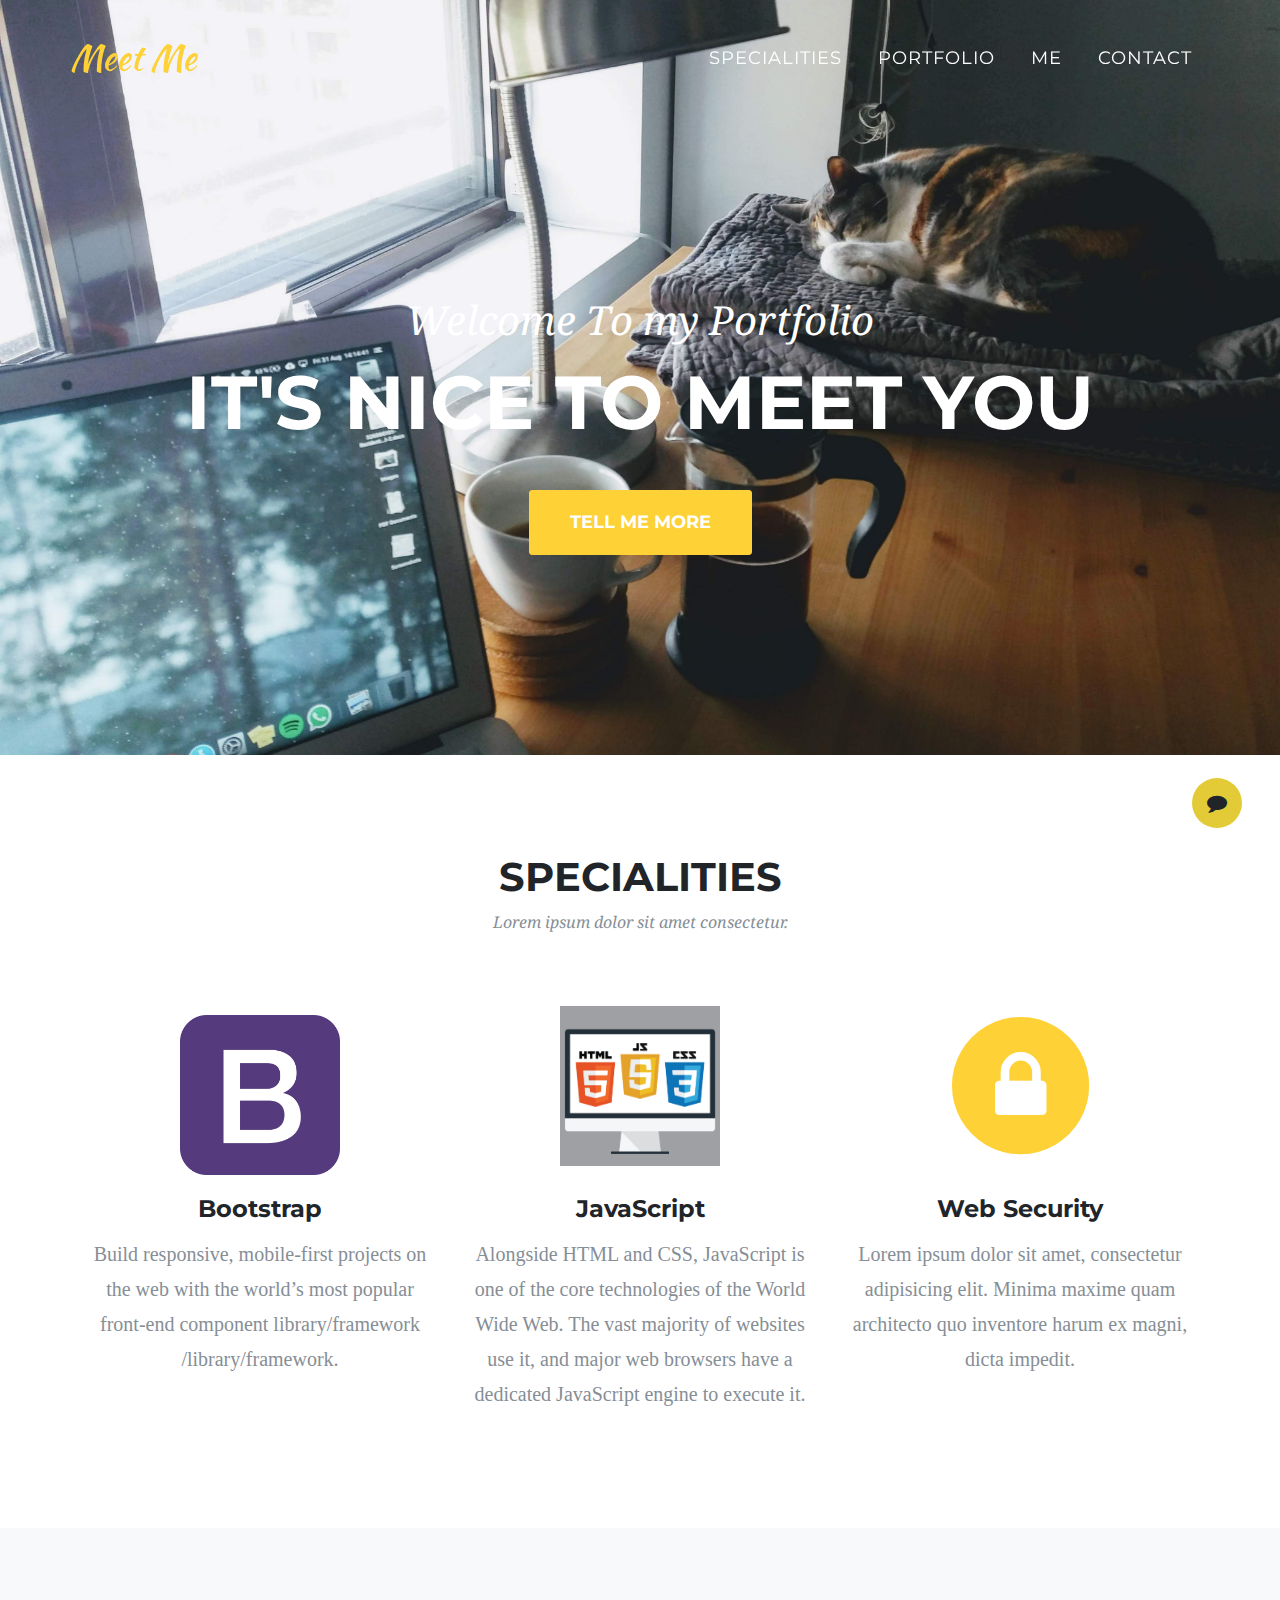
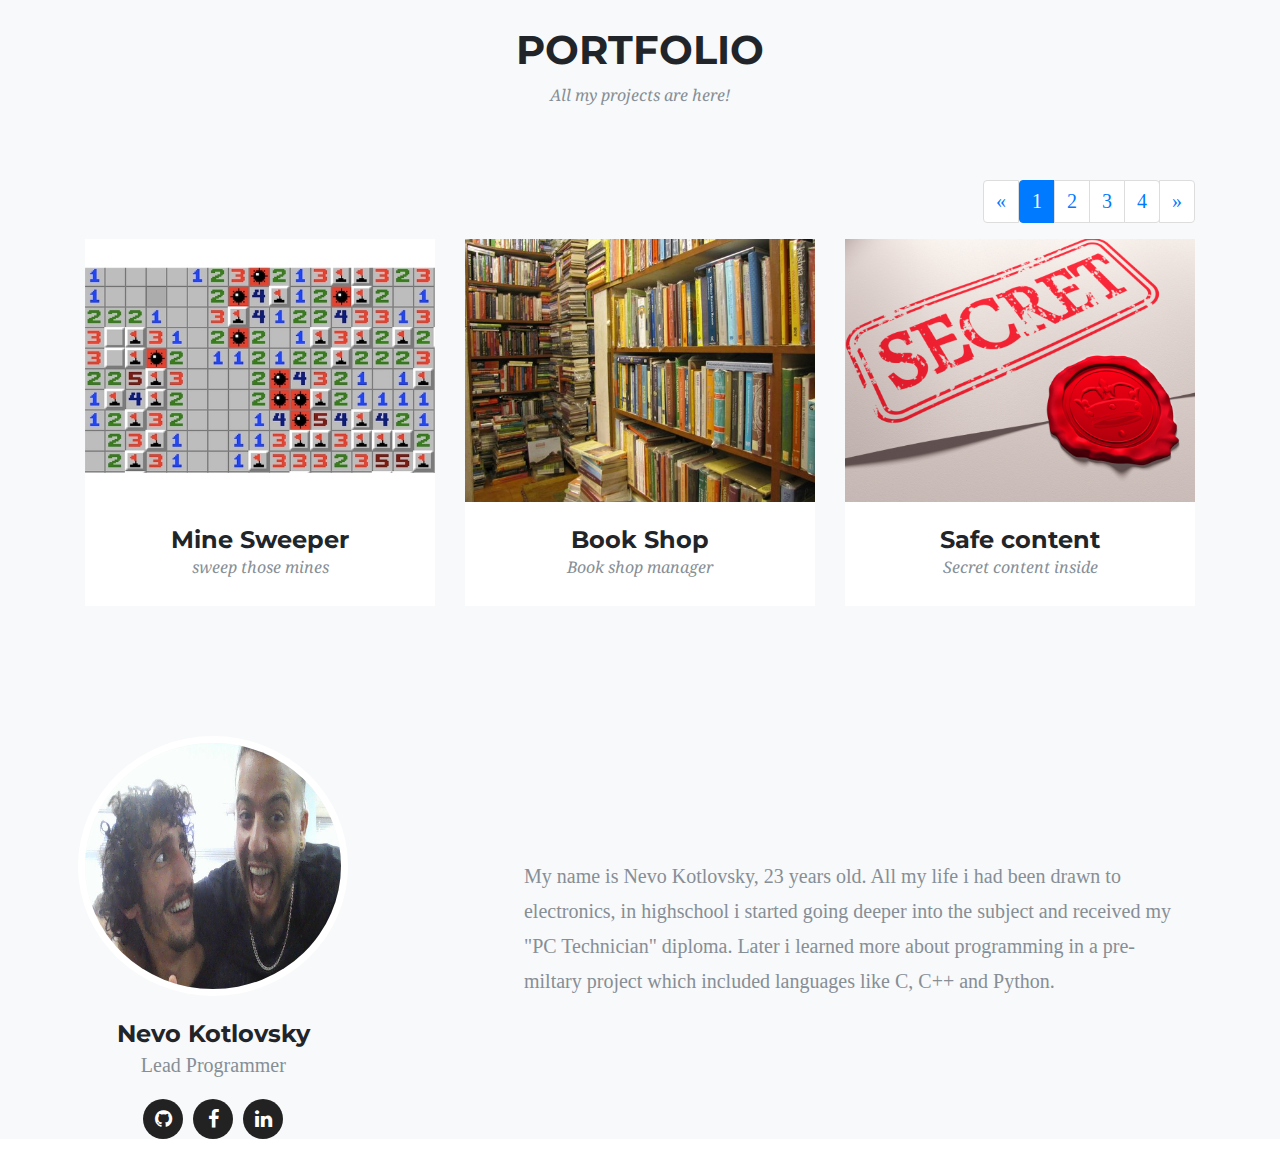
==== index.html @ 7a463939 "new" ====
<!DOCTYPE html>
<html lang="en">

<head>

  <meta charset="utf-8">
  <meta name="viewport" content="width=device-width, initial-scale=1, shrink-to-fit=no">
  <meta name="description" content="">
  <meta name="author" content="">

  <title>Project Galery</title>

  <!-- Bootstrap core CSS -->
  <link href="vendor/bootstrap/css/bootstrap.min.css" rel="stylesheet">

  <!-- Custom fonts for this template -->
  <link href="vendor/font-awesome/css/font-awesome.min.css" rel="stylesheet" type="text/css">
  <link href="https://fonts.googleapis.com/css?family=Montserrat:400,700" rel="stylesheet" type="text/css">
  <link href='https://fonts.googleapis.com/css?family=Kaushan+Script' rel='stylesheet' type='text/css'>
  <link href='https://fonts.googleapis.com/css?family=Droid+Serif:400,700,400italic,700italic' rel='stylesheet'
    type='text/css'>
  <link href='https://fonts.googleapis.com/css?family=Roboto+Slab:400,100,300,700' rel='stylesheet' type='text/css'>

  <!-- Custom styles for this template -->
  <link href="css/ca-gallery.css" rel="stylesheet">
  <link rel="stylesheet" href="css/button.css">

</head>

<body id="page-top" onload="init()">
  <div class="offcanvas-btn" onClick="openCanvas()">
    <i class="fa fa-comment" aria-hidden="true"></i>
  </div>
  <aside class="offcanvas-aside">

    <!-- Contact -->
    <section id="contact">
      <h4>Contact Me</h4>
      <form>
        <div class="form-group">
          <label for="recipient-name" class="col-form-label">Your Email:</label>
          <input type="email" class="form-control" id="recipient-email">
        </div>
        <div class="form-group">
          <label for="recipient-name" class="col-form-label">Subject:</label>
          <input type="text" class="form-control" id="message-subject">
        </div>
        <div class="form-group">
          <label for="message-text" class="col-form-label">Message:</label>
          <textarea class="form-control" id="message-text"></textarea>
        </div>
      </form>
      <button type="button" class="btn btn-secondary" onclick="openCanvas()">Close</button>
      <button type="button" class="btn btn-primary" data-dismiss="modal" onclick="onSendMessage();openCanvas()">Send
        message</button>
    </section>

  </aside>

  <!-- Navigation -->
  <nav class="navbar navbar-expand-lg navbar-dark fixed-top" id="mainNav">
    <div class="container">
      <a class="navbar-brand js-scroll-trigger" href="#page-top">Meet Me</a>
      <button class="navbar-toggler navbar-toggler-right" type="button" data-toggle="collapse"
        data-target="#navbarResponsive" aria-controls="navbarResponsive" aria-expanded="false"
        aria-label="Toggle navigation">
        <i class="fa fa-bars"></i>
      </button>
      <div class="collapse navbar-collapse" id="navbarResponsive">
        <ul class="navbar-nav ml-auto">
          <li class="nav-item">
            <a class="nav-link js-scroll-trigger" href="#services">Specialities</a>
          </li>
          <li class="nav-item">
            <a class="nav-link js-scroll-trigger" href="#portfolio">Portfolio</a>
          </li>
          <li class="nav-item">
            <a class="nav-link js-scroll-trigger" href="#me">Me</a>
          </li>
          <li class="nav-item">
            <a class="nav-link js-scroll-trigger" href="#" onclick="openCanvas()">Contact</a>
          </li>
        </ul>
      </div>
    </div>
  </nav>

  <!-- Header -->
  <header class="masthead">
    <div class="container">
      <div class="intro-text">
        <div class="intro-lead-in">Welcome To my Portfolio</div>
        <div class="intro-heading">It's Nice To Meet You</div>
        <a class="btn btn-xl js-scroll-trigger" href="#services">Tell Me More</a>
      </div>
    </div>
  </header>

  <!-- Services -->
  <section id="services">
    <div class="container">
      <div class="row">
        <div class="col-lg-12 text-center">
          <h2 class="section-heading">Specialities</h2>
          <h3 class="section-subheading text-muted">Lorem ipsum dolor sit amet consectetur.</h3>
        </div>
      </div>
      <div class="row text-center">
        <div class="col-md-4">
          <span class="fa-stack fa-4x">
            <img class="img-fluid" src="assets/img/about/bootstrap.jpg" alt="">
          </span>
          <h4 class="service-heading">Bootstrap</h4>
          <p class="text-muted">Build responsive, mobile-first projects on the web with the world’s most popular
            front-end component library/framework
            /library/framework.</p>
        </div>
        <div class="col-md-4">
          <span class="fa-stack fa-4x">
            <img class="img-fluid pb-5" src="assets/img/about/js.jpg" alt="">
          </span>
          <h4 class="service-heading">JavaScript</h4>
          <p class="text-muted">Alongside HTML and CSS, JavaScript is one of the core technologies of the World Wide
            Web. The vast majority of websites use it, and major web browsers have a dedicated JavaScript engine to
            execute it.
          </p>
        </div>
        <div class="col-md-4">
          <span class="fa-stack fa-4x">
            <i class="fa fa-circle fa-stack-2x text-primary"></i>
            <i class="fa fa-lock fa-stack-1x fa-inverse"></i>
          </span>
          <h4 class="service-heading">Web Security</h4>
          <p class="text-muted">Lorem ipsum dolor sit amet, consectetur adipisicing elit. Minima maxime quam architecto
            quo inventore harum ex
            magni, dicta impedit.</p>
        </div>
      </div>
    </div>
  </section>

  <!-- Portfolio Grid -->
  <section class="bg-light" id="portfolio">
    <div class="container">

      <div class="row">
        <div class="col-lg-12 text-center">
          <h2 class="section-heading">Portfolio</h2>
          <h3 class="section-subheading text-muted">All my projects are here!</h3>

          <nav aria-label="Page navigation example">
            <ul class="pagination justify-content-end">
              <li class="page-item">
                <a class="page-link" onclick="onPageShift(this)" data-val='-1' aria-label="Previous">
                  <span aria-hidden="true">&laquo;</span>
                  <span class="sr-only">Previous</span>
                </a>
              </li>
              <span id="nav-bar-pages">

              </span>
              <li class="page-item">
                <a class="page-link" onclick="onPageShift(this)" data-val='1' aria-label="Next">
                  <span aria-hidden="true">&raquo;</span>
                  <span class="sr-only">Next</span>
                </a>
              </li>
            </ul>
          </nav>
        </div>
      </div>
      <div class="row portfolio-container">
      </div>
    </div>
  </section>


  <!-- Me -->
  <section class="bg-light" id="me" style="padding: 0px;">
    <div class="row">
      <div class="col-sm-4">
        <div class="team-member">
          <img class="mx-auto rounded-circle" src="assets/img/team/me.jpg" alt="">
          <h4>Nevo Kotlovsky</h4>
          <p class="text-muted">Lead Programmer</p>
          <ul class="list-inline social-buttons">
            <li class="list-inline-item">
              <a href="https://knevo.github.io/">
                <i class="fa fa-github"></i>
              </a>
            </li>
            <li class="list-inline-item">
              <a href="https://www.facebook.com/knevo18">
                <i class="fa fa-facebook"></i>
              </a>
            </li>
            <li class="list-inline-item">
              <a href="https://www.linkedin.com/in/knevo">
                <i class="fa fa-linkedin"></i>
              </a>
            </li>
          </ul>
        </div>
      </div>
      <div class="col-sm-8 flex-align-center">
        <p class="large text-muted  about-description">My name is Nevo Kotlovsky, 23 years old.
          All my life i had been drawn to electronics, in highschool i started going deeper into the subject
          and received my "PC Technician" diploma. Later i learned more about programming in a pre-miltary project
          which included languages like C, C++ and Python.</p>
      </div>
    </div>
  </section>

  <div class="portfolio-modal modal fade" id="portfolioModal" tabindex="-1" role="dialog" aria-hidden="true">
    <div class="modal-dialog">
      <div class="modal-content">
        <div class="close-modal" data-dismiss="modal">
          <div class="lr">
            <div class="rl"></div>
          </div>
        </div>
        <div class="container">
          <div class="row">
            <div class="col-lg-8 mx-auto">
              <div class="modal-body">
                <!-- Project Details Go Here -->
                <h2 id='proj-name'>Project Name</h2>
                <p class="item-intro text-muted" id="proj-title">Lorem ipsum dolor sit amet consectetur.</p>
                <img class="img-fluid d-block mx-auto" id="proj-img" src="assets/img/portfolio/minesweeper.jpg" alt="">
                <p id='proj-desc'>Use this area to describe your project.</p>
                <ul class="list-inline">
                  <li>Date: <span id="proj-date"></span></li>
                  <li>Client: Coding Academy </li>
                  <li>Category: <span id="proj-category"></span></li>
                </ul>
                <button class="wt-btn_sign mb-1" id="proj-link"><span class="wt-btn_sign-bound"><span data-width="#fff"
                      data-text="Check it out">Check it out</span></span></button>
                <button class="btn btn-primary" data-dismiss="modal" type="button">
                  <i class="fa fa-times"></i>
                  Close Project</button>
              </div>
            </div>
          </div>
        </div>
      </div>
    </div>
  </div>

  <!-- CONTACT ME MODAL -->
  <div class="modal fade" id="contactModal" tabindex="-1" role="dialog" aria-labelledby="exampleModalLabel"
    aria-hidden="true">
    <div class="modal-dialog" role="document">
      <div class="modal-content">
        <div class="modal-header">
          <h5 class="modal-title" id="exampleModalLabel">New message</h5>
          <button type="button" class="close" data-dismiss="modal" aria-label="Close">
            <span aria-hidden="true">&times;</span>
          </button>
        </div>
        <div class="modal-body">
          <form>
            <div class="form-group">
              <label for="recipient-name" class="col-form-label">Your Email:</label>
              <input type="email" class="form-control" id="recipient-email">
            </div>
            <div class="form-group">
              <label for="recipient-name" class="col-form-label">Subject:</label>
              <input type="text" class="form-control" id="message-subject">
            </div>
            <div class="form-group">
              <label for="message-text" class="col-form-label">Message:</label>
              <textarea class="form-control" id="message-text"></textarea>
            </div>
          </form>
        </div>
        <div class="modal-footer">
          <button type="button" class="btn btn-secondary" data-dismiss="modal">Close</button>
          <button type="button" class="btn btn-primary" data-dismiss="modal" onclick="onSendMessage()">Send
            message</button>
        </div>
      </div>
    </div>
  </div>

  <!-- Bootstrap core JavaScript -->
  <script src="vendor/jquery/jquery.min.js"></script>
  <script src="vendor/popper/popper.min.js"></script>
  <script src="vendor/bootstrap/js/bootstrap.min.js"></script>

  <!-- Plugin JavaScript -->
  <script src="vendor/jquery-easing/jquery.easing.min.js"></script>

  <!-- Custom scripts for this template -->
  <script src="js/ca-gallery.js"></script>
  <script src="js/offCanvas.js"></script>
  <script src="js/projService.js"></script>
  <script src="js/projController.js"></script>
  <script src="js/StorageService.js"></script>


</body>

</html>
---- css/ca-gallery.css ----
body {
    overflow-x: hidden;
    font-family: 'cursive';
    font-size: 20px;
}

a:not([href]):not([tabindex]) {
    color: #007bff;
    cursor: pointer;
}

.portfolio-hover .img-fluid {
    min-height: 262.5px;
    max-height: 262.5px;
    min-width: 100%;
}

p {
    line-height: 1.75;
}

a {
    color: #fed136;
}

#me .row {
    margin-bottom: 30px;
}

a.active, a:active, a:focus, a:hover {
    color: #fec503;
}

h1, h2, h3, h4, h5, h6 {
    font-weight: 700;
    font-family: 'Montserrat', 'Helvetica Neue', Helvetica, Arial, sans-serif;
    text-transform: uppercase;
}

section {
    padding: 100px 0;
}

section h2.section-heading {
    font-size: 40px;
    margin-top: 0;
    margin-bottom: 15px;
}

section h3.section-subheading {
    font-size: 16px;
    font-weight: 400;
    font-style: italic;
    margin-bottom: 75px;
    text-transform: none;
    font-family: 'Droid Serif', 'Helvetica Neue', Helvetica, Arial, sans-serif;
}

@media (min-width: 768px) {
    section {
        padding: 100px 0;
    }
}

::-moz-selection {
    background: #fed136;
    text-shadow: none;
}

::selection {
    background: #fed136;
    text-shadow: none;
}

img::selection {
    background: transparent;
}

img::-moz-selection {
    background: transparent;
}

body {
    -webkit-tap-highlight-color: #fed136;
}

.offcanvas-btn {
    z-index: 100000;
    position: fixed;
    bottom: 8%;
    right: 3%;
    height: 50px;
    width: 50px;
    background: #e2cb36;
    border-radius: 50%;
    display: flex;
    justify-content: center;
    align-items: center;
    cursor: pointer;
    margin-right: 0;
    transition: all 0.6s ease;
}

.offcanvas-btn-open {
    margin-right: 80vw;
}

.offcanvas-aside {
    position: fixed;
    height: 100%;
    background: lightblue;
    width: 80vw;
    right: -80vw;
    z-index: 10000;
    transition: all 0.6s ease;
    display: flex;
    flex-direction: column;
    align-items: center;
    justify-content: space-around;
}

.offcanvas-aside img {
    border-radius: 50%;
}

.offcanvas-aside p {
    text-align: center;
}

.offcanvas-aside .offcanvas-content-suffix {
    height: 20%;
}

@media (min-width: 575px) {
    .offcanvas-btn-open {
        margin-right: 30vw;
    }
    .offcanvas-aside {
        width: 30vw;
        right: -30vw;
    }
}

.offcanvas-aside-open {
    right: 0;
}

#mainNav {
    background-color: #222222;
    z-index: 5;
}

#mainNav .navbar-toggler {
    font-size: 12px;
    right: 0;
    padding: 13px;
    text-transform: uppercase;
    color: white;
    border: 0;
    background-color: #fed136;
    font-family: 'Montserrat', 'Helvetica Neue', Helvetica, Arial, sans-serif;
    text-transform: uppercase;
}

#mainNav .navbar-brand {
    color: #fed136;
    font-family: 'Kaushan Script', 'Helvetica Neue', Helvetica, Arial, cursive;
}

#mainNav .navbar-brand.active, #mainNav .navbar-brand:active, #mainNav .navbar-brand:focus, #mainNav .navbar-brand:hover {
    color: #fec503;
}

#mainNav .navbar-nav .nav-item .nav-link {
    font-size: 90%;
    font-weight: 400;
    padding: 0.75em 0;
    letter-spacing: 1px;
    color: white;
    font-family: 'Montserrat', 'Helvetica Neue', Helvetica, Arial, sans-serif;
    text-transform: uppercase;
}

#mainNav .navbar-nav .nav-item .nav-link.active, #mainNav .navbar-nav .nav-item .nav-link:hover {
    color: #fed136;
}

@media (min-width: 992px) {
    #mainNav {
        padding-top: 25px;
        padding-bottom: 25px;
        -webkit-transition: padding-top 0.6s, padding-bottom 0.6s, background-color 0.3s;
        -moz-transition: padding-top 0.6s, padding-bottom 0.6s, background-color 0.3s;
        transition: padding-top 0.6s, padding-bottom 0.6s, background-color 0.3s;
        border: none;
        background-color: transparent;
    }
    #mainNav .navbar-brand {
        font-size: 1.75em;
        -webkit-transition: all 0.3s;
        -moz-transition: all 0.3s;
        transition: all 0.3s;
    }
    #mainNav .navbar-nav .nav-item .nav-link {
        padding: 1.1em 1em !important;
    }
    #mainNav.navbar-shrink {
        padding-top: 0;
        padding-bottom: 0;
        background-color: #222222;
    }
    #mainNav.navbar-shrink .navbar-brand {
        font-size: 1.25em;
        padding: 12px 0;
    }
}

header.masthead {
    text-align: center;
    color: white;
    background-image: url("../assets/img/1.jpg");
    background-repeat: no-repeat;
    background-attachment: scroll;
    background-position: center center;
    -webkit-background-size: cover;
    -moz-background-size: cover;
    -o-background-size: cover;
    background-size: cover;
}

header.masthead .intro-text {
    padding-top: 150px;
    padding-bottom: 100px;
}

header.masthead .intro-text .intro-lead-in {
    font-size: 22px;
    font-style: italic;
    line-height: 22px;
    margin-bottom: 25px;
    font-family: 'Droid Serif', 'Helvetica Neue', Helvetica, Arial, sans-serif;
}

header.masthead .intro-text .intro-heading {
    font-size: 50px;
    font-weight: 700;
    line-height: 50px;
    margin-bottom: 25px;
    font-family: 'Montserrat', 'Helvetica Neue', Helvetica, Arial, sans-serif;
    text-transform: uppercase;
}

@media (min-width: 768px) {
    header.masthead .intro-text {
        padding-top: 300px;
        padding-bottom: 200px;
    }
    header.masthead .intro-text .intro-lead-in {
        font-size: 40px;
        font-style: italic;
        line-height: 40px;
        margin-bottom: 25px;
        font-family: 'Droid Serif', 'Helvetica Neue', Helvetica, Arial, sans-serif;
    }
    header.masthead .intro-text .intro-heading {
        font-size: 75px;
        font-weight: 700;
        line-height: 75px;
        margin-bottom: 50px;
        font-family: 'Montserrat', 'Helvetica Neue', Helvetica, Arial, sans-serif;
        text-transform: uppercase;
    }
}

.service-heading {
    margin: 15px 0;
    margin-top: 30px;
    text-transform: none;
}

#portfolio .portfolio-item {
    right: 0;
    margin: 0 0 15px;
}

#portfolio .portfolio-item .portfolio-link {
    position: relative;
    display: block;
    max-width: 400px;
    margin: 0 auto;
    cursor: pointer;
}

#portfolio .portfolio-item .portfolio-link .portfolio-hover {
    position: absolute;
    width: 100%;
    height: 100%;
    -webkit-transition: all ease 0.5s;
    -moz-transition: all ease 0.5s;
    transition: all ease 0.5s;
    opacity: 0;
    background: rgba(254, 209, 54, 0.9);
}

#portfolio .portfolio-item .portfolio-link .portfolio-hover:hover {
    opacity: 1;
}

#nav-bar-pages {
    display: inherit;
}

#portfolio .portfolio-item .portfolio-link .portfolio-hover .portfolio-hover-content {
    font-size: 20px;
    position: absolute;
    top: 50%;
    width: 100%;
    height: 20px;
    margin-top: -12px;
    text-align: center;
    color: white;
}

#portfolio .portfolio-item .portfolio-link .portfolio-hover .portfolio-hover-content i {
    margin-top: -12px;
}

#portfolio .portfolio-item .portfolio-link .portfolio-hover .portfolio-hover-content h3, #portfolio .portfolio-item .portfolio-link .portfolio-hover .portfolio-hover-content h4 {
    margin: 0;
}

#portfolio .portfolio-item .portfolio-caption {
    max-width: 400px;
    margin: 0 auto;
    padding: 25px;
    text-align: center;
    background-color: white;
}

#portfolio .portfolio-item .portfolio-caption h4 {
    margin: 0;
    text-transform: none;
}

#portfolio .portfolio-item .portfolio-caption p {
    font-size: 16px;
    font-style: italic;
    margin: 0;
    font-family: 'Droid Serif', 'Helvetica Neue', Helvetica, Arial, sans-serif;
}

#portfolio * {
    z-index: 2;
}

@media (min-width: 767px) {
    #portfolio .portfolio-item {
        margin: 0 0 30px;
    }
}

.portfolio-modal .modal-dialog {
    max-width: 80%;
    height: 100%;
    margin: 0 auto;
}

.portfolio-modal .modal-content {
    min-height: 100%;
    padding: 100px 0;
    text-align: center;
    border: none;
    border-radius: 0;
    background-clip: border-box;
    -webkit-box-shadow: none;
    box-shadow: none;
}

.portfolio-modal .modal-content h2 {
    font-size: 3em;
    margin-bottom: 15px;
}

.portfolio-modal .modal-content p {
    margin-bottom: 30px;
}

.portfolio-modal .modal-content p.item-intro {
    font-size: 16px;
    font-style: italic;
    margin: 20px 0 30px;
    font-family: 'Droid Serif', 'Helvetica Neue', Helvetica, Arial, sans-serif;
}

.portfolio-modal .modal-content ul.list-inline {
    margin-top: 0;
    margin-bottom: 30px;
}

.portfolio-modal .modal-content img {
    margin-bottom: 30px;
}

.portfolio-modal .modal-content button {
    cursor: pointer;
}

.portfolio-modal .close-modal {
    position: absolute;
    top: 25px;
    right: 25px;
    width: 75px;
    height: 75px;
    cursor: pointer;
    background-color: transparent;
}

.portfolio-modal .close-modal:hover {
    opacity: 0.3;
}

.portfolio-modal .close-modal .lr {
    /* Safari and Chrome */
    z-index: 1051;
    width: 1px;
    height: 75px;
    margin-left: 35px;
    /* IE 9 */
    -webkit-transform: rotate(45deg);
    -ms-transform: rotate(45deg);
    transform: rotate(45deg);
    background-color: #222222;
}

.portfolio-modal .close-modal .lr .rl {
    /* Safari and Chrome */
    z-index: 1052;
    width: 1px;
    height: 75px;
    /* IE 9 */
    -webkit-transform: rotate(90deg);
    -ms-transform: rotate(90deg);
    transform: rotate(90deg);
    background-color: #222222;
}

.portfolio-modal .modal-backdrop {
    display: none;
    opacity: 0;
}

.timeline {
    position: relative;
    padding: 0;
    list-style: none;
}

.timeline:before {
    position: absolute;
    top: 0;
    bottom: 0;
    left: 40px;
    width: 2px;
    margin-left: -1.5px;
    content: '';
    background-color: #f1f1f1;
}

.timeline>li {
    position: relative;
    min-height: 50px;
    margin-bottom: 50px;
}

.timeline>li:after, .timeline>li:before {
    display: table;
    content: ' ';
}

.timeline>li:after {
    clear: both;
}

.timeline>li .timeline-panel {
    position: relative;
    float: right;
    width: 100%;
    padding: 0 20px 0 100px;
    text-align: left;
}

.timeline>li .timeline-panel:before {
    right: auto;
    left: -15px;
    border-right-width: 15px;
    border-left-width: 0;
}

.timeline>li .timeline-panel:after {
    right: auto;
    left: -14px;
    border-right-width: 14px;
    border-left-width: 0;
}

.timeline>li .timeline-image {
    position: absolute;
    z-index: 100;
    left: 0;
    width: 80px;
    height: 80px;
    margin-left: 0;
    text-align: center;
    color: white;
    border: 7px solid #f1f1f1;
    border-radius: 100%;
    background-color: #fed136;
}

.timeline>li .timeline-image h4 {
    font-size: 10px;
    line-height: 14px;
    margin-top: 12px;
}

.timeline>li.timeline-inverted>.timeline-panel {
    float: right;
    padding: 0 20px 0 100px;
    text-align: left;
}

.timeline>li.timeline-inverted>.timeline-panel:before {
    right: auto;
    left: -15px;
    border-right-width: 15px;
    border-left-width: 0;
}

.timeline>li.timeline-inverted>.timeline-panel:after {
    right: auto;
    left: -14px;
    border-right-width: 14px;
    border-left-width: 0;
}

.timeline>li:last-child {
    margin-bottom: 0;
}

.timeline .timeline-heading h4 {
    margin-top: 0;
    color: inherit;
}

.timeline .timeline-heading h4.subheading {
    text-transform: none;
}

.timeline .timeline-body>ul, .timeline .timeline-body>p {
    margin-bottom: 0;
}

@media (min-width: 768px) {
    .timeline:before {
        left: 50%;
    }
    .timeline>li {
        min-height: 100px;
        margin-bottom: 100px;
    }
    .timeline>li .timeline-panel {
        float: left;
        width: 41%;
        padding: 0 20px 20px 30px;
        text-align: right;
    }
    .timeline>li .timeline-image {
        left: 50%;
        width: 100px;
        height: 100px;
        margin-left: -50px;
    }
    .timeline>li .timeline-image h4 {
        font-size: 13px;
        line-height: 18px;
        margin-top: 16px;
    }
    .timeline>li.timeline-inverted>.timeline-panel {
        float: right;
        padding: 0 30px 20px 20px;
        text-align: left;
    }
}

@media (min-width: 992px) {
    .timeline>li {
        min-height: 150px;
    }
    .timeline>li .timeline-panel {
        padding: 0 20px 20px;
    }
    .timeline>li .timeline-image {
        width: 150px;
        height: 150px;
        margin-left: -75px;
    }
    .timeline>li .timeline-image h4 {
        font-size: 18px;
        line-height: 26px;
        margin-top: 30px;
    }
    .timeline>li.timeline-inverted>.timeline-panel {
        padding: 0 20px 20px;
    }
}

@media (min-width: 1200px) {
    .timeline>li {
        min-height: 170px;
    }
    .timeline>li .timeline-panel {
        padding: 0 20px 20px 100px;
    }
    .timeline>li .timeline-image {
        width: 170px;
        height: 170px;
        margin-left: -85px;
    }
    .timeline>li .timeline-image h4 {
        margin-top: 40px;
    }
    .timeline>li.timeline-inverted>.timeline-panel {
        padding: 0 100px 20px 20px;
    }
}

.team-member {
    text-align: center;
}

.team-member img {
    width: 270px;
    height: 260px;
    border: 7px solid white;
}

.team-member h4 {
    margin-top: 25px;
    margin-bottom: 0;
    text-transform: none;
}

.team-member p {
    margin-top: 0;
}

.about-description {
    max-width: 80%;
}

@media (max-width: 800px) {
    .about-description {
        text-align: center;
        margin-top: 1rem;
        margin-bottom: 1rem;
    }
}

footer {
    padding: 25px 0;
    text-align: center;
}

footer span.copyright {
    font-size: 90%;
    line-height: 40px;
    text-transform: none;
    font-family: 'Montserrat', 'Helvetica Neue', Helvetica, Arial, sans-serif;
    text-transform: uppercase;
}

footer ul.quicklinks {
    font-size: 90%;
    line-height: 40px;
    margin-bottom: 0;
    text-transform: none;
    font-family: 'Montserrat', 'Helvetica Neue', Helvetica, Arial, sans-serif;
    text-transform: uppercase;
}

ul.social-buttons {
    margin-bottom: 0;
}

ul.social-buttons li a {
    font-size: 20px;
    line-height: 40px;
    display: block;
    width: 40px;
    height: 40px;
    -webkit-transition: all 0.3s;
    -moz-transition: all 0.3s;
    transition: all 0.3s;
    color: white;
    border-radius: 100%;
    outline: none;
    background-color: #222222;
}

ul.social-buttons li a:active, ul.social-buttons li a:focus, ul.social-buttons li a:hover {
    background-color: #fed136;
}

.flex-align-center {
    display: flex;
    justify-content: center;
    align-items: center;
}

.text-primary {
    color: #fed136 !important;
}

.btn-primary {
    font-weight: 700;
    color: white;
    border-color: #fed136;
    background-color: #fed136;
    font-family: 'Montserrat', 'Helvetica Neue', Helvetica, Arial, sans-serif;
    text-transform: uppercase;
}

.btn-primary.focus, .btn-primary:focus {
    color: white;
    border-color: #b48b01;
    background-color: #fec503;
}

.btn-primary:hover {
    color: white;
    border-color: #f6bf01;
    background-color: #fec503;
}

.btn-primary.active, .btn-primary:active, .open>.btn-primary.dropdown-toggle {
    color: white;
    border-color: #f6bf01;
    background-color: #fec503;
}

.btn-primary.active.focus, .btn-primary.active:focus, .btn-primary.active:hover, .btn-primary:active.focus, .btn-primary:active:focus, .btn-primary:active:hover, .open>.btn-primary.dropdown-toggle.focus, .open>.btn-primary.dropdown-toggle:focus, .open>.btn-primary.dropdown-toggle:hover {
    color: white;
    border-color: #b48b01;
    background-color: #dcab01;
}

.btn-primary.active, .btn-primary:active, .open>.btn-primary.dropdown-toggle {
    background-image: none;
}

.btn-primary.disabled.focus, .btn-primary.disabled:focus, .btn-primary.disabled:hover, .btn-primary[disabled].focus, .btn-primary[disabled]:focus, .btn-primary[disabled]:hover, fieldset[disabled] .btn-primary.focus, fieldset[disabled] .btn-primary:focus, fieldset[disabled] .btn-primary:hover {
    border-color: #fed136;
    background-color: #fed136;
}

.btn-primary .badge {
    color: #fed136;
    background-color: white;
}

.btn-xl {
    font-size: 18px;
    font-weight: 700;
    padding: 20px 40px;
    border-radius: 3px;
    color: white;
    border-color: #fed136;
    background-color: #fed136;
    font-family: 'Montserrat', 'Helvetica Neue', Helvetica, Arial, sans-serif;
    text-transform: uppercase;
}

.btn-xl.focus, .btn-xl:focus {
    color: white;
    border-color: #b48b01;
    background-color: #fec503;
}

.btn-xl:hover {
    color: white;
    border-color: #f6bf01;
    background-color: #fec503;
}

.btn-xl.active, .btn-xl:active, .open>.btn-xl.dropdown-toggle {
    color: white;
    border-color: #f6bf01;
    background-color: #fec503;
}

.btn-xl.active.focus, .btn-xl.active:focus, .btn-xl.active:hover, .btn-xl:active.focus, .btn-xl:active:focus, .btn-xl:active:hover, .open>.btn-xl.dropdown-toggle.focus, .open>.btn-xl.dropdown-toggle:focus, .open>.btn-xl.dropdown-toggle:hover {
    color: white;
    border-color: #b48b01;
    background-color: #dcab01;
}

.btn-xl.active, .btn-xl:active, .open>.btn-xl.dropdown-toggle {
    background-image: none;
}

.btn-xl.disabled.focus, .btn-xl.disabled:focus, .btn-xl.disabled:hover, .btn-xl[disabled].focus, .btn-xl[disabled]:focus, .btn-xl[disabled]:hover, fieldset[disabled] .btn-xl.focus, fieldset[disabled] .btn-xl:focus, fieldset[disabled] .btn-xl:hover {
    border-color: #fed136;
    background-color: #fed136;
}

.btn-xl .badge {
    color: #fed136;
    background-color: white;
}

/* reset bootstrap*/

.row {
    margin-right: 0;
    margin-left: 0;
}

.container {
    padding-right: 0;
    padding-left: 0;
}
---- css/button.css ----
.wt-btn_sign {
    font-size: 23px;
    font-family: 'cursive', sans-serif;
    font-weight: 400;
    letter-spacing: -.21px;
    white-space: nowrap;
    -webkit-transition: color .3s;
    -o-transition: color .3s;
    -moz-transition: color .3s;
    transition: color .3s;
    line-height: 20px;
    color: #f6416c;
    background: #fed136;
    border: none;
    height: 45px;
    padding: 0 5px;
    -webkit-border-radius: 22px;
    -moz-border-radius: 22px;
    border-radius: 22px;
}

.wt-btn_sign:hover {
    color: #ffde7d;
    background: #f6416c;
}

.wt-btn_sign-bound {
    display: block;
    overflow: hidden;
}

.wt-btn_sign-bound span {
    position: relative;
    display: inline-block;
    padding: 0 22px;
    -webkit-animation: wt-btn_sign-marquee 3s linear infinite;
    -moz-animation: wt-btn_sign-marquee 3s linear infinite;
    -o-animation: wt-btn_sign-marquee 3s linear infinite;
    animation: wt-btn_sign-marquee 3s linear infinite;
}

.wt-btn_sign-bound span:after {
    content: attr(data-text);
    position: absolute;
    left: 100%;
    padding: 0 23px;
}

@-webkit-keyframes wt-btn_sign-marquee {
    0% {
        -webkit-transform: translate3d(0, 0, 0);
        transform: translate3d(0, 0, 0)
    }
    100% {
        -webkit-transform: translate3d(-100%, 0, 0);
        transform: translate3d(-100%, 0, 0)
    }
}

@-moz-keyframes wt-btn_sign-marquee {
    0% {
        -moz-transform: translate3d(0, 0, 0);
        transform: translate3d(0, 0, 0)
    }
    100% {
        -moz-transform: translate3d(-100%, 0, 0);
        transform: translate3d(-100%, 0, 0)
    }
}

@-o-keyframes wt-btn_sign-marquee {
    0% {
        transform: translate3d(0, 0, 0)
    }
    100% {
        transform: translate3d(-100%, 0, 0)
    }
}

@keyframes wt-btn_sign-marquee {
    0% {
        -webkit-transform: translate3d(0, 0, 0);
        -moz-transform: translate3d(0, 0, 0);
        transform: translate3d(0, 0, 0)
    }
    100% {
        -webkit-transform: translate3d(-100%, 0, 0);
        -moz-transform: translate3d(-100%, 0, 0);
        transform: translate3d(-100%, 0, 0)
    }
}
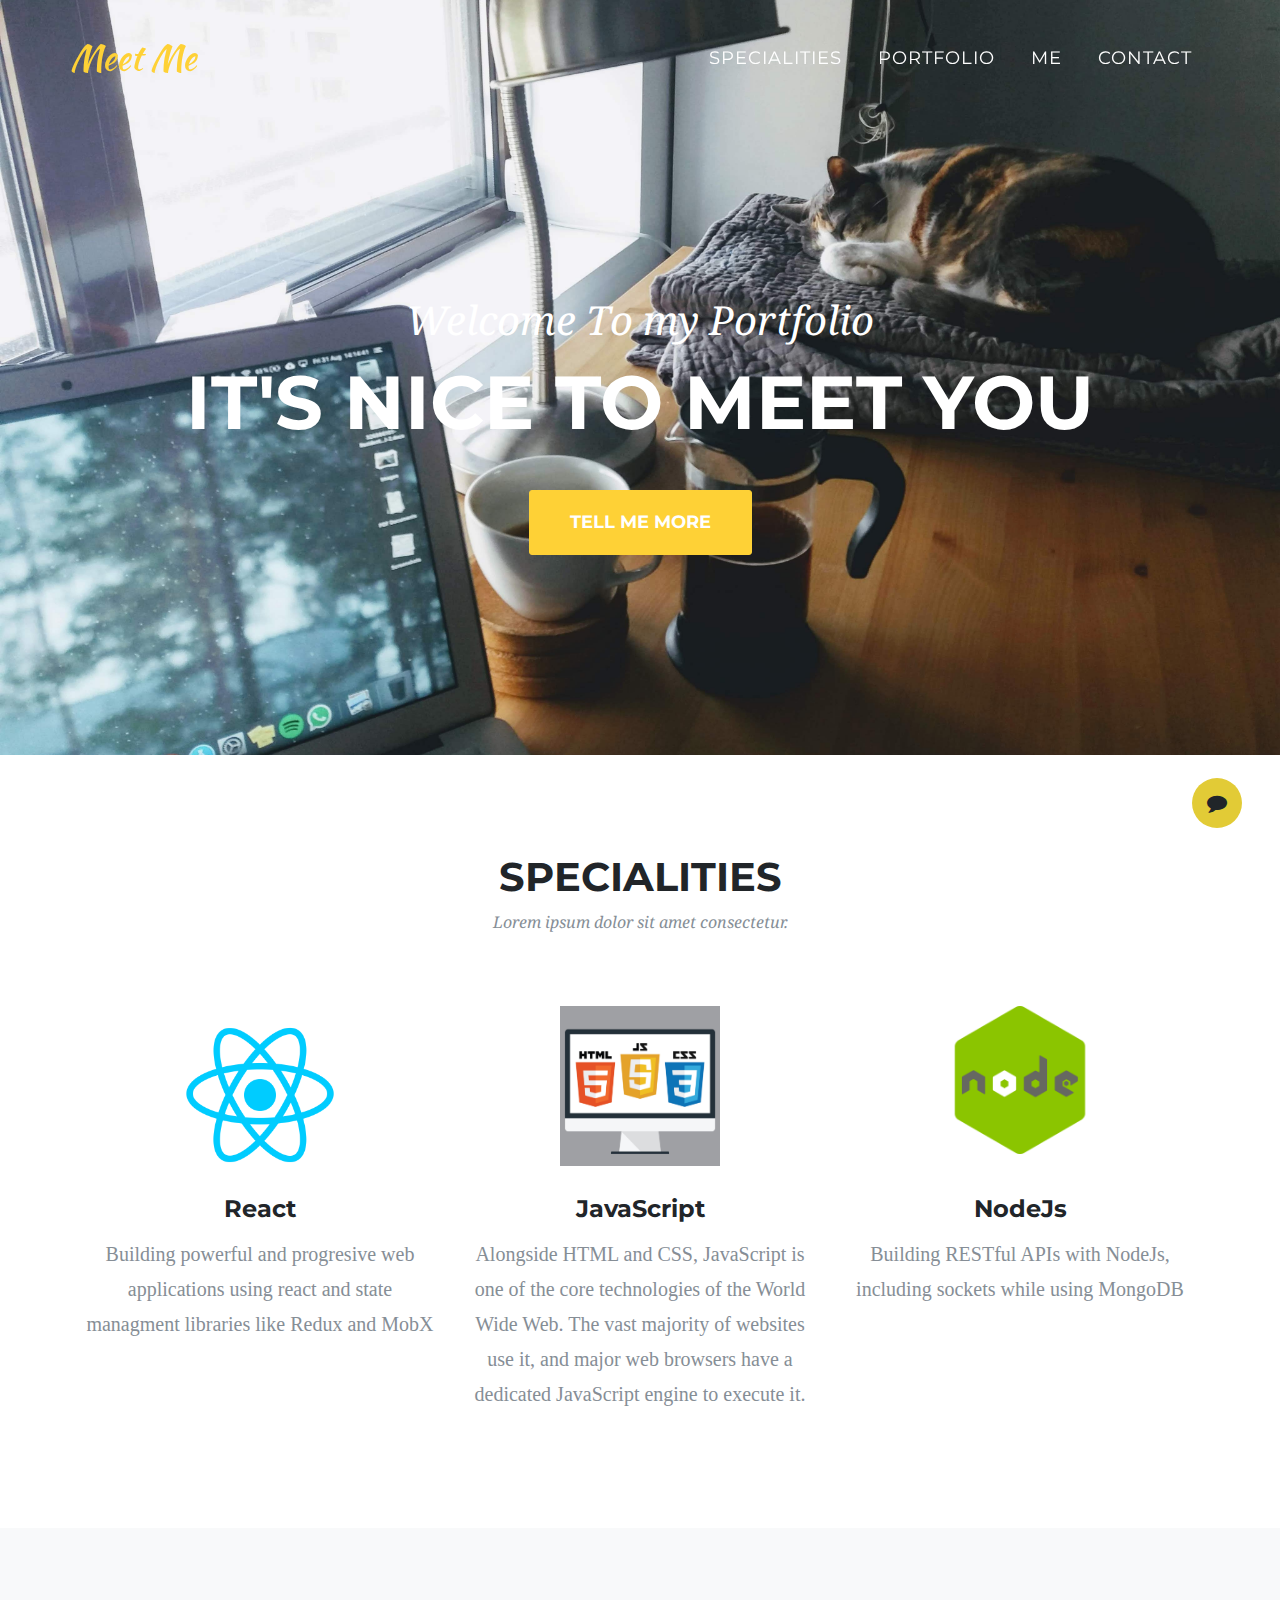
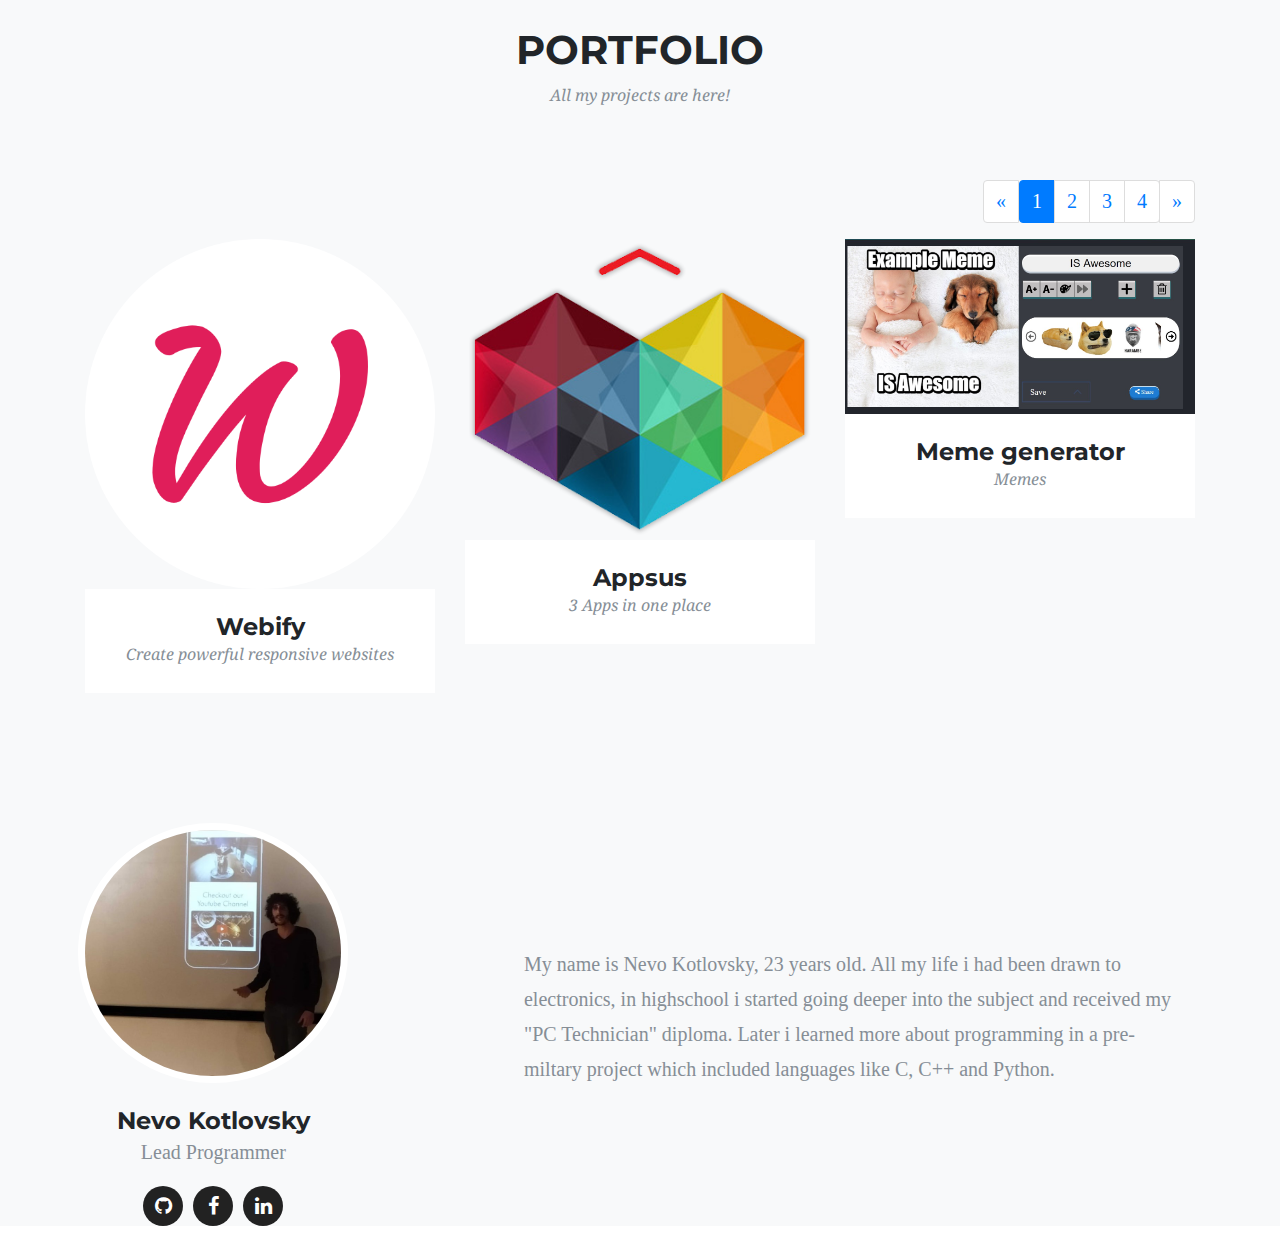
==== commit 4cb99f35: "update" ====
--- a/index.html
+++ b/index.html
@@ -108,12 +108,11 @@
       <div class="row text-center">
         <div class="col-md-4">
           <span class="fa-stack fa-4x">
-            <img class="img-fluid" src="assets/img/about/bootstrap.jpg" alt="">
+            <img class="img-fluid" src="assets/img/about/react.png" alt="">
           </span>
-          <h4 class="service-heading">Bootstrap</h4>
-          <p class="text-muted">Build responsive, mobile-first projects on the web with the world’s most popular
-            front-end component library/framework
-            /library/framework.</p>
+          <h4 class="service-heading">React</h4>
+          <p class="text-muted">Building powerful and progresive web applications using react and state managment
+            libraries like Redux and MobX </p>
         </div>
         <div class="col-md-4">
           <span class="fa-stack fa-4x">
@@ -127,13 +126,10 @@
         </div>
         <div class="col-md-4">
           <span class="fa-stack fa-4x">
-            <i class="fa fa-circle fa-stack-2x text-primary"></i>
-            <i class="fa fa-lock fa-stack-1x fa-inverse"></i>
+            <img class="img-fluid pb-5" src="assets/img/about/node.png" alt="">
           </span>
-          <h4 class="service-heading">Web Security</h4>
-          <p class="text-muted">Lorem ipsum dolor sit amet, consectetur adipisicing elit. Minima maxime quam architecto
-            quo inventore harum ex
-            magni, dicta impedit.</p>
+          <h4 class="service-heading">NodeJs</h4>
+          <p class="text-muted">Building RESTful APIs with NodeJs, including sockets while using MongoDB</p>
         </div>
       </div>
     </div>
@@ -180,7 +176,7 @@
     <div class="row">
       <div class="col-sm-4">
         <div class="team-member">
-          <img class="mx-auto rounded-circle" src="assets/img/team/me.jpg" alt="">
+          <img class="mx-auto rounded-circle" src="assets/img/team/me.jpeg" alt="">
           <h4>Nevo Kotlovsky</h4>
           <p class="text-muted">Lead Programmer</p>
           <ul class="list-inline social-buttons">
--- a/css/ca-gallery.css
+++ b/css/ca-gallery.css
@@ -1,831 +1,891 @@
 body {
-    overflow-x: hidden;
-    font-family: 'cursive';
-    font-size: 20px;
+  overflow-x: hidden;
+  font-family: "cursive";
+  font-size: 20px;
 }
 
 a:not([href]):not([tabindex]) {
-    color: #007bff;
-    cursor: pointer;
+  color: #007bff;
+  cursor: pointer;
 }
 
 .portfolio-hover .img-fluid {
-    min-height: 262.5px;
-    max-height: 262.5px;
-    min-width: 100%;
+  min-height: 262.5px;
+  max-height: 262.5px;
+  min-width: 100%;
 }
 
 p {
-    line-height: 1.75;
+  line-height: 1.75;
 }
 
 a {
-    color: #fed136;
+  color: #fed136;
 }
 
 #me .row {
-    margin-bottom: 30px;
-}
-
-a.active, a:active, a:focus, a:hover {
-    color: #fec503;
-}
-
-h1, h2, h3, h4, h5, h6 {
-    font-weight: 700;
-    font-family: 'Montserrat', 'Helvetica Neue', Helvetica, Arial, sans-serif;
-    text-transform: uppercase;
+  margin-bottom: 30px;
+}
+
+a.active,
+a:active,
+a:focus,
+a:hover {
+  color: #fec503;
+}
+
+h1,
+h2,
+h3,
+h4,
+h5,
+h6 {
+  font-weight: 700;
+  font-family: "Montserrat", "Helvetica Neue", Helvetica, Arial, sans-serif;
+  text-transform: uppercase;
 }
 
 section {
+  padding: 100px 0;
+}
+
+section h2.section-heading {
+  font-size: 40px;
+  margin-top: 0;
+  margin-bottom: 15px;
+}
+
+section h3.section-subheading {
+  font-size: 16px;
+  font-weight: 400;
+  font-style: italic;
+  margin-bottom: 75px;
+  text-transform: none;
+  font-family: "Droid Serif", "Helvetica Neue", Helvetica, Arial, sans-serif;
+}
+
+@media (min-width: 768px) {
+  section {
     padding: 100px 0;
-}
-
-section h2.section-heading {
-    font-size: 40px;
-    margin-top: 0;
-    margin-bottom: 15px;
-}
-
-section h3.section-subheading {
-    font-size: 16px;
-    font-weight: 400;
-    font-style: italic;
-    margin-bottom: 75px;
-    text-transform: none;
-    font-family: 'Droid Serif', 'Helvetica Neue', Helvetica, Arial, sans-serif;
-}
-
-@media (min-width: 768px) {
-    section {
-        padding: 100px 0;
-    }
+  }
 }
 
 ::-moz-selection {
-    background: #fed136;
-    text-shadow: none;
+  background: #fed136;
+  text-shadow: none;
 }
 
 ::selection {
-    background: #fed136;
-    text-shadow: none;
+  background: #fed136;
+  text-shadow: none;
 }
 
 img::selection {
-    background: transparent;
+  background: transparent;
 }
 
 img::-moz-selection {
-    background: transparent;
+  background: transparent;
 }
 
 body {
-    -webkit-tap-highlight-color: #fed136;
+  -webkit-tap-highlight-color: #fed136;
 }
 
 .offcanvas-btn {
-    z-index: 100000;
-    position: fixed;
-    bottom: 8%;
-    right: 3%;
-    height: 50px;
-    width: 50px;
-    background: #e2cb36;
-    border-radius: 50%;
-    display: flex;
-    justify-content: center;
-    align-items: center;
-    cursor: pointer;
-    margin-right: 0;
-    transition: all 0.6s ease;
+  z-index: 100000;
+  position: fixed;
+  bottom: 8%;
+  right: 3%;
+  height: 50px;
+  width: 50px;
+  background: #e2cb36;
+  border-radius: 50%;
+  display: flex;
+  justify-content: center;
+  align-items: center;
+  cursor: pointer;
+  margin-right: 0;
+  transition: all 0.6s ease;
 }
 
 .offcanvas-btn-open {
-    margin-right: 80vw;
+  margin-right: 80vw;
 }
 
 .offcanvas-aside {
-    position: fixed;
-    height: 100%;
-    background: lightblue;
-    width: 80vw;
-    right: -80vw;
-    z-index: 10000;
-    transition: all 0.6s ease;
-    display: flex;
-    flex-direction: column;
-    align-items: center;
-    justify-content: space-around;
+  position: fixed;
+  height: 100%;
+  background: lightblue;
+  width: 80vw;
+  right: -80vw;
+  z-index: 10000;
+  transition: all 0.6s ease;
+  display: flex;
+  flex-direction: column;
+  align-items: center;
+  justify-content: space-around;
 }
 
 .offcanvas-aside img {
-    border-radius: 50%;
+  border-radius: 50%;
 }
 
 .offcanvas-aside p {
-    text-align: center;
+  text-align: center;
 }
 
 .offcanvas-aside .offcanvas-content-suffix {
-    height: 20%;
+  height: 20%;
 }
 
 @media (min-width: 575px) {
-    .offcanvas-btn-open {
-        margin-right: 30vw;
-    }
-    .offcanvas-aside {
-        width: 30vw;
-        right: -30vw;
-    }
+  .offcanvas-btn-open {
+    margin-right: 30vw;
+  }
+  .offcanvas-aside {
+    width: 30vw;
+    right: -30vw;
+  }
 }
 
 .offcanvas-aside-open {
-    right: 0;
+  right: 0;
 }
 
 #mainNav {
-    background-color: #222222;
-    z-index: 5;
+  background-color: #222222;
+  z-index: 5;
 }
 
 #mainNav .navbar-toggler {
-    font-size: 12px;
-    right: 0;
-    padding: 13px;
-    text-transform: uppercase;
-    color: white;
-    border: 0;
-    background-color: #fed136;
-    font-family: 'Montserrat', 'Helvetica Neue', Helvetica, Arial, sans-serif;
-    text-transform: uppercase;
+  font-size: 12px;
+  right: 0;
+  padding: 13px;
+  text-transform: uppercase;
+  color: white;
+  border: 0;
+  background-color: #fed136;
+  font-family: "Montserrat", "Helvetica Neue", Helvetica, Arial, sans-serif;
+  text-transform: uppercase;
 }
 
 #mainNav .navbar-brand {
-    color: #fed136;
-    font-family: 'Kaushan Script', 'Helvetica Neue', Helvetica, Arial, cursive;
-}
-
-#mainNav .navbar-brand.active, #mainNav .navbar-brand:active, #mainNav .navbar-brand:focus, #mainNav .navbar-brand:hover {
-    color: #fec503;
+  color: #fed136;
+  font-family: "Kaushan Script", "Helvetica Neue", Helvetica, Arial, cursive;
+}
+
+#mainNav .navbar-brand.active,
+#mainNav .navbar-brand:active,
+#mainNav .navbar-brand:focus,
+#mainNav .navbar-brand:hover {
+  color: #fec503;
 }
 
 #mainNav .navbar-nav .nav-item .nav-link {
-    font-size: 90%;
-    font-weight: 400;
-    padding: 0.75em 0;
-    letter-spacing: 1px;
-    color: white;
-    font-family: 'Montserrat', 'Helvetica Neue', Helvetica, Arial, sans-serif;
-    text-transform: uppercase;
-}
-
-#mainNav .navbar-nav .nav-item .nav-link.active, #mainNav .navbar-nav .nav-item .nav-link:hover {
-    color: #fed136;
+  font-size: 90%;
+  font-weight: 400;
+  padding: 0.75em 0;
+  letter-spacing: 1px;
+  color: white;
+  font-family: "Montserrat", "Helvetica Neue", Helvetica, Arial, sans-serif;
+  text-transform: uppercase;
+}
+
+#mainNav .navbar-nav .nav-item .nav-link.active,
+#mainNav .navbar-nav .nav-item .nav-link:hover {
+  color: #fed136;
 }
 
 @media (min-width: 992px) {
-    #mainNav {
-        padding-top: 25px;
-        padding-bottom: 25px;
-        -webkit-transition: padding-top 0.6s, padding-bottom 0.6s, background-color 0.3s;
-        -moz-transition: padding-top 0.6s, padding-bottom 0.6s, background-color 0.3s;
-        transition: padding-top 0.6s, padding-bottom 0.6s, background-color 0.3s;
-        border: none;
-        background-color: transparent;
-    }
-    #mainNav .navbar-brand {
-        font-size: 1.75em;
-        -webkit-transition: all 0.3s;
-        -moz-transition: all 0.3s;
-        transition: all 0.3s;
-    }
-    #mainNav .navbar-nav .nav-item .nav-link {
-        padding: 1.1em 1em !important;
-    }
-    #mainNav.navbar-shrink {
-        padding-top: 0;
-        padding-bottom: 0;
-        background-color: #222222;
-    }
-    #mainNav.navbar-shrink .navbar-brand {
-        font-size: 1.25em;
-        padding: 12px 0;
-    }
-}
-
-header.masthead {
-    text-align: center;
-    color: white;
-    background-image: url("../assets/img/1.jpg");
-    background-repeat: no-repeat;
-    background-attachment: scroll;
-    background-position: center center;
-    -webkit-background-size: cover;
-    -moz-background-size: cover;
-    -o-background-size: cover;
-    background-size: cover;
-}
-
-header.masthead .intro-text {
-    padding-top: 150px;
-    padding-bottom: 100px;
-}
-
-header.masthead .intro-text .intro-lead-in {
-    font-size: 22px;
-    font-style: italic;
-    line-height: 22px;
-    margin-bottom: 25px;
-    font-family: 'Droid Serif', 'Helvetica Neue', Helvetica, Arial, sans-serif;
-}
-
-header.masthead .intro-text .intro-heading {
-    font-size: 50px;
-    font-weight: 700;
-    line-height: 50px;
-    margin-bottom: 25px;
-    font-family: 'Montserrat', 'Helvetica Neue', Helvetica, Arial, sans-serif;
-    text-transform: uppercase;
-}
-
-@media (min-width: 768px) {
-    header.masthead .intro-text {
-        padding-top: 300px;
-        padding-bottom: 200px;
-    }
-    header.masthead .intro-text .intro-lead-in {
-        font-size: 40px;
-        font-style: italic;
-        line-height: 40px;
-        margin-bottom: 25px;
-        font-family: 'Droid Serif', 'Helvetica Neue', Helvetica, Arial, sans-serif;
-    }
-    header.masthead .intro-text .intro-heading {
-        font-size: 75px;
-        font-weight: 700;
-        line-height: 75px;
-        margin-bottom: 50px;
-        font-family: 'Montserrat', 'Helvetica Neue', Helvetica, Arial, sans-serif;
-        text-transform: uppercase;
-    }
-}
-
-.service-heading {
-    margin: 15px 0;
-    margin-top: 30px;
-    text-transform: none;
-}
-
-#portfolio .portfolio-item {
-    right: 0;
-    margin: 0 0 15px;
-}
-
-#portfolio .portfolio-item .portfolio-link {
-    position: relative;
-    display: block;
-    max-width: 400px;
-    margin: 0 auto;
-    cursor: pointer;
-}
-
-#portfolio .portfolio-item .portfolio-link .portfolio-hover {
-    position: absolute;
-    width: 100%;
-    height: 100%;
-    -webkit-transition: all ease 0.5s;
-    -moz-transition: all ease 0.5s;
-    transition: all ease 0.5s;
-    opacity: 0;
-    background: rgba(254, 209, 54, 0.9);
-}
-
-#portfolio .portfolio-item .portfolio-link .portfolio-hover:hover {
-    opacity: 1;
-}
-
-#nav-bar-pages {
-    display: inherit;
-}
-
-#portfolio .portfolio-item .portfolio-link .portfolio-hover .portfolio-hover-content {
-    font-size: 20px;
-    position: absolute;
-    top: 50%;
-    width: 100%;
-    height: 20px;
-    margin-top: -12px;
-    text-align: center;
-    color: white;
-}
-
-#portfolio .portfolio-item .portfolio-link .portfolio-hover .portfolio-hover-content i {
-    margin-top: -12px;
-}
-
-#portfolio .portfolio-item .portfolio-link .portfolio-hover .portfolio-hover-content h3, #portfolio .portfolio-item .portfolio-link .portfolio-hover .portfolio-hover-content h4 {
-    margin: 0;
-}
-
-#portfolio .portfolio-item .portfolio-caption {
-    max-width: 400px;
-    margin: 0 auto;
-    padding: 25px;
-    text-align: center;
-    background-color: white;
-}
-
-#portfolio .portfolio-item .portfolio-caption h4 {
-    margin: 0;
-    text-transform: none;
-}
-
-#portfolio .portfolio-item .portfolio-caption p {
-    font-size: 16px;
-    font-style: italic;
-    margin: 0;
-    font-family: 'Droid Serif', 'Helvetica Neue', Helvetica, Arial, sans-serif;
-}
-
-#portfolio * {
-    z-index: 2;
-}
-
-@media (min-width: 767px) {
-    #portfolio .portfolio-item {
-        margin: 0 0 30px;
-    }
-}
-
-.portfolio-modal .modal-dialog {
-    max-width: 80%;
-    height: 100%;
-    margin: 0 auto;
-}
-
-.portfolio-modal .modal-content {
-    min-height: 100%;
-    padding: 100px 0;
-    text-align: center;
+  #mainNav {
+    padding-top: 25px;
+    padding-bottom: 25px;
+    -webkit-transition: padding-top 0.6s, padding-bottom 0.6s, background-color 0.3s;
+    -moz-transition: padding-top 0.6s, padding-bottom 0.6s, background-color 0.3s;
+    transition: padding-top 0.6s, padding-bottom 0.6s, background-color 0.3s;
     border: none;
-    border-radius: 0;
-    background-clip: border-box;
-    -webkit-box-shadow: none;
-    box-shadow: none;
-}
-
-.portfolio-modal .modal-content h2 {
-    font-size: 3em;
-    margin-bottom: 15px;
-}
-
-.portfolio-modal .modal-content p {
-    margin-bottom: 30px;
-}
-
-.portfolio-modal .modal-content p.item-intro {
-    font-size: 16px;
-    font-style: italic;
-    margin: 20px 0 30px;
-    font-family: 'Droid Serif', 'Helvetica Neue', Helvetica, Arial, sans-serif;
-}
-
-.portfolio-modal .modal-content ul.list-inline {
-    margin-top: 0;
-    margin-bottom: 30px;
-}
-
-.portfolio-modal .modal-content img {
-    margin-bottom: 30px;
-}
-
-.portfolio-modal .modal-content button {
-    cursor: pointer;
-}
-
-.portfolio-modal .close-modal {
-    position: absolute;
-    top: 25px;
-    right: 25px;
-    width: 75px;
-    height: 75px;
-    cursor: pointer;
     background-color: transparent;
-}
-
-.portfolio-modal .close-modal:hover {
-    opacity: 0.3;
-}
-
-.portfolio-modal .close-modal .lr {
-    /* Safari and Chrome */
-    z-index: 1051;
-    width: 1px;
-    height: 75px;
-    margin-left: 35px;
-    /* IE 9 */
-    -webkit-transform: rotate(45deg);
-    -ms-transform: rotate(45deg);
-    transform: rotate(45deg);
-    background-color: #222222;
-}
-
-.portfolio-modal .close-modal .lr .rl {
-    /* Safari and Chrome */
-    z-index: 1052;
-    width: 1px;
-    height: 75px;
-    /* IE 9 */
-    -webkit-transform: rotate(90deg);
-    -ms-transform: rotate(90deg);
-    transform: rotate(90deg);
-    background-color: #222222;
-}
-
-.portfolio-modal .modal-backdrop {
-    display: none;
-    opacity: 0;
-}
-
-.timeline {
-    position: relative;
-    padding: 0;
-    list-style: none;
-}
-
-.timeline:before {
-    position: absolute;
-    top: 0;
-    bottom: 0;
-    left: 40px;
-    width: 2px;
-    margin-left: -1.5px;
-    content: '';
-    background-color: #f1f1f1;
-}
-
-.timeline>li {
-    position: relative;
-    min-height: 50px;
-    margin-bottom: 50px;
-}
-
-.timeline>li:after, .timeline>li:before {
-    display: table;
-    content: ' ';
-}
-
-.timeline>li:after {
-    clear: both;
-}
-
-.timeline>li .timeline-panel {
-    position: relative;
-    float: right;
-    width: 100%;
-    padding: 0 20px 0 100px;
-    text-align: left;
-}
-
-.timeline>li .timeline-panel:before {
-    right: auto;
-    left: -15px;
-    border-right-width: 15px;
-    border-left-width: 0;
-}
-
-.timeline>li .timeline-panel:after {
-    right: auto;
-    left: -14px;
-    border-right-width: 14px;
-    border-left-width: 0;
-}
-
-.timeline>li .timeline-image {
-    position: absolute;
-    z-index: 100;
-    left: 0;
-    width: 80px;
-    height: 80px;
-    margin-left: 0;
-    text-align: center;
-    color: white;
-    border: 7px solid #f1f1f1;
-    border-radius: 100%;
-    background-color: #fed136;
-}
-
-.timeline>li .timeline-image h4 {
-    font-size: 10px;
-    line-height: 14px;
-    margin-top: 12px;
-}
-
-.timeline>li.timeline-inverted>.timeline-panel {
-    float: right;
-    padding: 0 20px 0 100px;
-    text-align: left;
-}
-
-.timeline>li.timeline-inverted>.timeline-panel:before {
-    right: auto;
-    left: -15px;
-    border-right-width: 15px;
-    border-left-width: 0;
-}
-
-.timeline>li.timeline-inverted>.timeline-panel:after {
-    right: auto;
-    left: -14px;
-    border-right-width: 14px;
-    border-left-width: 0;
-}
-
-.timeline>li:last-child {
-    margin-bottom: 0;
-}
-
-.timeline .timeline-heading h4 {
-    margin-top: 0;
-    color: inherit;
-}
-
-.timeline .timeline-heading h4.subheading {
-    text-transform: none;
-}
-
-.timeline .timeline-body>ul, .timeline .timeline-body>p {
-    margin-bottom: 0;
-}
-
-@media (min-width: 768px) {
-    .timeline:before {
-        left: 50%;
-    }
-    .timeline>li {
-        min-height: 100px;
-        margin-bottom: 100px;
-    }
-    .timeline>li .timeline-panel {
-        float: left;
-        width: 41%;
-        padding: 0 20px 20px 30px;
-        text-align: right;
-    }
-    .timeline>li .timeline-image {
-        left: 50%;
-        width: 100px;
-        height: 100px;
-        margin-left: -50px;
-    }
-    .timeline>li .timeline-image h4 {
-        font-size: 13px;
-        line-height: 18px;
-        margin-top: 16px;
-    }
-    .timeline>li.timeline-inverted>.timeline-panel {
-        float: right;
-        padding: 0 30px 20px 20px;
-        text-align: left;
-    }
-}
-
-@media (min-width: 992px) {
-    .timeline>li {
-        min-height: 150px;
-    }
-    .timeline>li .timeline-panel {
-        padding: 0 20px 20px;
-    }
-    .timeline>li .timeline-image {
-        width: 150px;
-        height: 150px;
-        margin-left: -75px;
-    }
-    .timeline>li .timeline-image h4 {
-        font-size: 18px;
-        line-height: 26px;
-        margin-top: 30px;
-    }
-    .timeline>li.timeline-inverted>.timeline-panel {
-        padding: 0 20px 20px;
-    }
-}
-
-@media (min-width: 1200px) {
-    .timeline>li {
-        min-height: 170px;
-    }
-    .timeline>li .timeline-panel {
-        padding: 0 20px 20px 100px;
-    }
-    .timeline>li .timeline-image {
-        width: 170px;
-        height: 170px;
-        margin-left: -85px;
-    }
-    .timeline>li .timeline-image h4 {
-        margin-top: 40px;
-    }
-    .timeline>li.timeline-inverted>.timeline-panel {
-        padding: 0 100px 20px 20px;
-    }
-}
-
-.team-member {
-    text-align: center;
-}
-
-.team-member img {
-    width: 270px;
-    height: 260px;
-    border: 7px solid white;
-}
-
-.team-member h4 {
-    margin-top: 25px;
-    margin-bottom: 0;
-    text-transform: none;
-}
-
-.team-member p {
-    margin-top: 0;
-}
-
-.about-description {
-    max-width: 80%;
-}
-
-@media (max-width: 800px) {
-    .about-description {
-        text-align: center;
-        margin-top: 1rem;
-        margin-bottom: 1rem;
-    }
-}
-
-footer {
-    padding: 25px 0;
-    text-align: center;
-}
-
-footer span.copyright {
-    font-size: 90%;
-    line-height: 40px;
-    text-transform: none;
-    font-family: 'Montserrat', 'Helvetica Neue', Helvetica, Arial, sans-serif;
-    text-transform: uppercase;
-}
-
-footer ul.quicklinks {
-    font-size: 90%;
-    line-height: 40px;
-    margin-bottom: 0;
-    text-transform: none;
-    font-family: 'Montserrat', 'Helvetica Neue', Helvetica, Arial, sans-serif;
-    text-transform: uppercase;
-}
-
-ul.social-buttons {
-    margin-bottom: 0;
-}
-
-ul.social-buttons li a {
-    font-size: 20px;
-    line-height: 40px;
-    display: block;
-    width: 40px;
-    height: 40px;
+  }
+  #mainNav .navbar-brand {
+    font-size: 1.75em;
     -webkit-transition: all 0.3s;
     -moz-transition: all 0.3s;
     transition: all 0.3s;
-    color: white;
-    border-radius: 100%;
-    outline: none;
+  }
+  #mainNav .navbar-nav .nav-item .nav-link {
+    padding: 1.1em 1em !important;
+  }
+  #mainNav.navbar-shrink {
+    padding-top: 0;
+    padding-bottom: 0;
     background-color: #222222;
-}
-
-ul.social-buttons li a:active, ul.social-buttons li a:focus, ul.social-buttons li a:hover {
-    background-color: #fed136;
+  }
+  #mainNav.navbar-shrink .navbar-brand {
+    font-size: 1.25em;
+    padding: 12px 0;
+  }
+}
+
+header.masthead {
+  text-align: center;
+  color: white;
+  background-image: url("../assets/img/1.jpg");
+  background-repeat: no-repeat;
+  background-attachment: scroll;
+  background-position: center center;
+  -webkit-background-size: cover;
+  -moz-background-size: cover;
+  -o-background-size: cover;
+  background-size: cover;
+}
+
+header.masthead .intro-text {
+  padding-top: 150px;
+  padding-bottom: 100px;
+}
+
+header.masthead .intro-text .intro-lead-in {
+  font-size: 22px;
+  font-style: italic;
+  line-height: 22px;
+  margin-bottom: 25px;
+  font-family: "Droid Serif", "Helvetica Neue", Helvetica, Arial, sans-serif;
+}
+
+header.masthead .intro-text .intro-heading {
+  font-size: 50px;
+  font-weight: 700;
+  line-height: 50px;
+  margin-bottom: 25px;
+  font-family: "Montserrat", "Helvetica Neue", Helvetica, Arial, sans-serif;
+  text-transform: uppercase;
+}
+
+@media (min-width: 768px) {
+  header.masthead .intro-text {
+    padding-top: 300px;
+    padding-bottom: 200px;
+  }
+  header.masthead .intro-text .intro-lead-in {
+    font-size: 40px;
+    font-style: italic;
+    line-height: 40px;
+    margin-bottom: 25px;
+    font-family: "Droid Serif", "Helvetica Neue", Helvetica, Arial, sans-serif;
+  }
+  header.masthead .intro-text .intro-heading {
+    font-size: 75px;
+    font-weight: 700;
+    line-height: 75px;
+    margin-bottom: 50px;
+    font-family: "Montserrat", "Helvetica Neue", Helvetica, Arial, sans-serif;
+    text-transform: uppercase;
+  }
+}
+
+.service-heading {
+  margin: 15px 0;
+  margin-top: 30px;
+  text-transform: none;
+}
+
+#portfolio .portfolio-item {
+  right: 0;
+  margin: 0 0 15px;
+}
+
+#portfolio .portfolio-item .portfolio-link {
+  position: relative;
+  display: block;
+  max-width: 400px;
+  margin: 0 auto;
+  cursor: pointer;
+}
+
+#portfolio .portfolio-item .portfolio-link .portfolio-hover {
+  position: absolute;
+  width: 100%;
+  height: 100%;
+  -webkit-transition: all ease 0.5s;
+  -moz-transition: all ease 0.5s;
+  transition: all ease 0.5s;
+  opacity: 0;
+  background: rgba(254, 209, 54, 0.9);
+}
+
+#portfolio .portfolio-item .portfolio-link .portfolio-hover:hover {
+  opacity: 1;
+}
+
+#nav-bar-pages {
+  display: inherit;
+}
+
+#portfolio .portfolio-item .portfolio-link .portfolio-hover .portfolio-hover-content {
+  font-size: 20px;
+  position: absolute;
+  top: 50%;
+  width: 100%;
+  height: 20px;
+  margin-top: -12px;
+  text-align: center;
+  color: white;
+}
+
+#portfolio .portfolio-item .portfolio-link .portfolio-hover .portfolio-hover-content i {
+  margin-top: -12px;
+}
+
+#portfolio .portfolio-item .portfolio-link .portfolio-hover .portfolio-hover-content h3,
+#portfolio .portfolio-item .portfolio-link .portfolio-hover .portfolio-hover-content h4 {
+  margin: 0;
+}
+
+#portfolio .portfolio-item .portfolio-caption {
+  max-width: 400px;
+  margin: 0 auto;
+  padding: 25px;
+  text-align: center;
+  background-color: white;
+}
+
+#portfolio .portfolio-item .portfolio-caption h4 {
+  margin: 0;
+  text-transform: none;
+}
+
+#portfolio .portfolio-item .portfolio-caption p {
+  font-size: 16px;
+  font-style: italic;
+  margin: 0;
+  font-family: "Droid Serif", "Helvetica Neue", Helvetica, Arial, sans-serif;
+}
+
+#portfolio * {
+  z-index: 2;
+}
+
+@media (min-width: 767px) {
+  #portfolio .portfolio-item {
+    margin: 0 0 30px;
+  }
+}
+
+.portfolio-modal .modal-dialog {
+  max-width: 80%;
+  height: 100%;
+  margin: 0 auto;
+}
+
+.portfolio-modal .modal-content {
+  min-height: 100%;
+  padding: 100px 0;
+  text-align: center;
+  border: none;
+  border-radius: 0;
+  background-clip: border-box;
+  -webkit-box-shadow: none;
+  box-shadow: none;
+}
+
+.portfolio-modal .modal-content h2 {
+  font-size: 3em;
+  margin-bottom: 15px;
+}
+
+.portfolio-modal .modal-content p {
+  margin-bottom: 30px;
+}
+
+.portfolio-modal .modal-content p.item-intro {
+  font-size: 16px;
+  font-style: italic;
+  margin: 20px 0 30px;
+  font-family: "Droid Serif", "Helvetica Neue", Helvetica, Arial, sans-serif;
+}
+
+.portfolio-modal .modal-content ul.list-inline {
+  margin-top: 0;
+  margin-bottom: 30px;
+}
+
+.portfolio-modal .modal-content img {
+  margin-bottom: 30px;
+}
+
+.portfolio-modal .modal-content button {
+  cursor: pointer;
+}
+
+.portfolio-modal .close-modal {
+  position: absolute;
+  top: 25px;
+  right: 25px;
+  width: 75px;
+  height: 75px;
+  cursor: pointer;
+  background-color: transparent;
+}
+
+.portfolio-modal .close-modal:hover {
+  opacity: 0.3;
+}
+
+.portfolio-modal .close-modal .lr {
+  /* Safari and Chrome */
+  z-index: 1051;
+  width: 1px;
+  height: 75px;
+  margin-left: 35px;
+  /* IE 9 */
+  -webkit-transform: rotate(45deg);
+  -ms-transform: rotate(45deg);
+  transform: rotate(45deg);
+  background-color: #222222;
+}
+
+.portfolio-modal .close-modal .lr .rl {
+  /* Safari and Chrome */
+  z-index: 1052;
+  width: 1px;
+  height: 75px;
+  /* IE 9 */
+  -webkit-transform: rotate(90deg);
+  -ms-transform: rotate(90deg);
+  transform: rotate(90deg);
+  background-color: #222222;
+}
+
+.portfolio-modal .modal-backdrop {
+  display: none;
+  opacity: 0;
+}
+
+.timeline {
+  position: relative;
+  padding: 0;
+  list-style: none;
+}
+
+.timeline:before {
+  position: absolute;
+  top: 0;
+  bottom: 0;
+  left: 40px;
+  width: 2px;
+  margin-left: -1.5px;
+  content: "";
+  background-color: #f1f1f1;
+}
+
+.timeline > li {
+  position: relative;
+  min-height: 50px;
+  margin-bottom: 50px;
+}
+
+.timeline > li:after,
+.timeline > li:before {
+  display: table;
+  content: " ";
+}
+
+.timeline > li:after {
+  clear: both;
+}
+
+.timeline > li .timeline-panel {
+  position: relative;
+  float: right;
+  width: 100%;
+  padding: 0 20px 0 100px;
+  text-align: left;
+}
+
+.timeline > li .timeline-panel:before {
+  right: auto;
+  left: -15px;
+  border-right-width: 15px;
+  border-left-width: 0;
+}
+
+.timeline > li .timeline-panel:after {
+  right: auto;
+  left: -14px;
+  border-right-width: 14px;
+  border-left-width: 0;
+}
+
+.timeline > li .timeline-image {
+  position: absolute;
+  z-index: 100;
+  left: 0;
+  width: 80px;
+  height: 80px;
+  margin-left: 0;
+  text-align: center;
+  color: white;
+  border: 7px solid #f1f1f1;
+  border-radius: 100%;
+  background-color: #fed136;
+}
+
+.timeline > li .timeline-image h4 {
+  font-size: 10px;
+  line-height: 14px;
+  margin-top: 12px;
+}
+
+.timeline > li.timeline-inverted > .timeline-panel {
+  float: right;
+  padding: 0 20px 0 100px;
+  text-align: left;
+}
+
+.timeline > li.timeline-inverted > .timeline-panel:before {
+  right: auto;
+  left: -15px;
+  border-right-width: 15px;
+  border-left-width: 0;
+}
+
+.timeline > li.timeline-inverted > .timeline-panel:after {
+  right: auto;
+  left: -14px;
+  border-right-width: 14px;
+  border-left-width: 0;
+}
+
+.timeline > li:last-child {
+  margin-bottom: 0;
+}
+
+.timeline .timeline-heading h4 {
+  margin-top: 0;
+  color: inherit;
+}
+
+.timeline .timeline-heading h4.subheading {
+  text-transform: none;
+}
+
+.timeline .timeline-body > ul,
+.timeline .timeline-body > p {
+  margin-bottom: 0;
+}
+
+@media (min-width: 768px) {
+  .timeline:before {
+    left: 50%;
+  }
+  .timeline > li {
+    min-height: 100px;
+    margin-bottom: 100px;
+  }
+  .timeline > li .timeline-panel {
+    float: left;
+    width: 41%;
+    padding: 0 20px 20px 30px;
+    text-align: right;
+  }
+  .timeline > li .timeline-image {
+    left: 50%;
+    width: 100px;
+    height: 100px;
+    margin-left: -50px;
+  }
+  .timeline > li .timeline-image h4 {
+    font-size: 13px;
+    line-height: 18px;
+    margin-top: 16px;
+  }
+  .timeline > li.timeline-inverted > .timeline-panel {
+    float: right;
+    padding: 0 30px 20px 20px;
+    text-align: left;
+  }
+}
+
+@media (min-width: 992px) {
+  .timeline > li {
+    min-height: 150px;
+  }
+  .timeline > li .timeline-panel {
+    padding: 0 20px 20px;
+  }
+  .timeline > li .timeline-image {
+    width: 150px;
+    height: 150px;
+    margin-left: -75px;
+  }
+  .timeline > li .timeline-image h4 {
+    font-size: 18px;
+    line-height: 26px;
+    margin-top: 30px;
+  }
+  .timeline > li.timeline-inverted > .timeline-panel {
+    padding: 0 20px 20px;
+  }
+}
+
+@media (min-width: 1200px) {
+  .timeline > li {
+    min-height: 170px;
+  }
+  .timeline > li .timeline-panel {
+    padding: 0 20px 20px 100px;
+  }
+  .timeline > li .timeline-image {
+    width: 170px;
+    height: 170px;
+    margin-left: -85px;
+  }
+  .timeline > li .timeline-image h4 {
+    margin-top: 40px;
+  }
+  .timeline > li.timeline-inverted > .timeline-panel {
+    padding: 0 100px 20px 20px;
+  }
+}
+
+.team-member {
+  text-align: center;
+}
+
+.team-member img {
+  width: 270px;
+  height: 260px;
+  border: 7px solid white;
+  object-fit: cover;
+}
+
+.team-member h4 {
+  margin-top: 25px;
+  margin-bottom: 0;
+  text-transform: none;
+}
+
+.team-member p {
+  margin-top: 0;
+}
+
+.about-description {
+  max-width: 80%;
+}
+
+@media (max-width: 800px) {
+  .about-description {
+    text-align: center;
+    margin-top: 1rem;
+    margin-bottom: 1rem;
+  }
+}
+
+footer {
+  padding: 25px 0;
+  text-align: center;
+}
+
+footer span.copyright {
+  font-size: 90%;
+  line-height: 40px;
+  text-transform: none;
+  font-family: "Montserrat", "Helvetica Neue", Helvetica, Arial, sans-serif;
+  text-transform: uppercase;
+}
+
+footer ul.quicklinks {
+  font-size: 90%;
+  line-height: 40px;
+  margin-bottom: 0;
+  text-transform: none;
+  font-family: "Montserrat", "Helvetica Neue", Helvetica, Arial, sans-serif;
+  text-transform: uppercase;
+}
+
+ul.social-buttons {
+  margin-bottom: 0;
+}
+
+ul.social-buttons li a {
+  font-size: 20px;
+  line-height: 40px;
+  display: block;
+  width: 40px;
+  height: 40px;
+  -webkit-transition: all 0.3s;
+  -moz-transition: all 0.3s;
+  transition: all 0.3s;
+  color: white;
+  border-radius: 100%;
+  outline: none;
+  background-color: #222222;
+}
+
+ul.social-buttons li a:active,
+ul.social-buttons li a:focus,
+ul.social-buttons li a:hover {
+  background-color: #fed136;
 }
 
 .flex-align-center {
-    display: flex;
-    justify-content: center;
-    align-items: center;
+  display: flex;
+  justify-content: center;
+  align-items: center;
 }
 
 .text-primary {
-    color: #fed136 !important;
+  color: #fed136 !important;
 }
 
 .btn-primary {
-    font-weight: 700;
-    color: white;
-    border-color: #fed136;
-    background-color: #fed136;
-    font-family: 'Montserrat', 'Helvetica Neue', Helvetica, Arial, sans-serif;
-    text-transform: uppercase;
-}
-
-.btn-primary.focus, .btn-primary:focus {
-    color: white;
-    border-color: #b48b01;
-    background-color: #fec503;
+  font-weight: 700;
+  color: white;
+  border-color: #fed136;
+  background-color: #fed136;
+  font-family: "Montserrat", "Helvetica Neue", Helvetica, Arial, sans-serif;
+  text-transform: uppercase;
+}
+
+.btn-primary.focus,
+.btn-primary:focus {
+  color: white;
+  border-color: #b48b01;
+  background-color: #fec503;
 }
 
 .btn-primary:hover {
-    color: white;
-    border-color: #f6bf01;
-    background-color: #fec503;
-}
-
-.btn-primary.active, .btn-primary:active, .open>.btn-primary.dropdown-toggle {
-    color: white;
-    border-color: #f6bf01;
-    background-color: #fec503;
-}
-
-.btn-primary.active.focus, .btn-primary.active:focus, .btn-primary.active:hover, .btn-primary:active.focus, .btn-primary:active:focus, .btn-primary:active:hover, .open>.btn-primary.dropdown-toggle.focus, .open>.btn-primary.dropdown-toggle:focus, .open>.btn-primary.dropdown-toggle:hover {
-    color: white;
-    border-color: #b48b01;
-    background-color: #dcab01;
-}
-
-.btn-primary.active, .btn-primary:active, .open>.btn-primary.dropdown-toggle {
-    background-image: none;
-}
-
-.btn-primary.disabled.focus, .btn-primary.disabled:focus, .btn-primary.disabled:hover, .btn-primary[disabled].focus, .btn-primary[disabled]:focus, .btn-primary[disabled]:hover, fieldset[disabled] .btn-primary.focus, fieldset[disabled] .btn-primary:focus, fieldset[disabled] .btn-primary:hover {
-    border-color: #fed136;
-    background-color: #fed136;
+  color: white;
+  border-color: #f6bf01;
+  background-color: #fec503;
+}
+
+.btn-primary.active,
+.btn-primary:active,
+.open > .btn-primary.dropdown-toggle {
+  color: white;
+  border-color: #f6bf01;
+  background-color: #fec503;
+}
+
+.btn-primary.active.focus,
+.btn-primary.active:focus,
+.btn-primary.active:hover,
+.btn-primary:active.focus,
+.btn-primary:active:focus,
+.btn-primary:active:hover,
+.open > .btn-primary.dropdown-toggle.focus,
+.open > .btn-primary.dropdown-toggle:focus,
+.open > .btn-primary.dropdown-toggle:hover {
+  color: white;
+  border-color: #b48b01;
+  background-color: #dcab01;
+}
+
+.btn-primary.active,
+.btn-primary:active,
+.open > .btn-primary.dropdown-toggle {
+  background-image: none;
+}
+
+.btn-primary.disabled.focus,
+.btn-primary.disabled:focus,
+.btn-primary.disabled:hover,
+.btn-primary[disabled].focus,
+.btn-primary[disabled]:focus,
+.btn-primary[disabled]:hover,
+fieldset[disabled] .btn-primary.focus,
+fieldset[disabled] .btn-primary:focus,
+fieldset[disabled] .btn-primary:hover {
+  border-color: #fed136;
+  background-color: #fed136;
 }
 
 .btn-primary .badge {
-    color: #fed136;
-    background-color: white;
+  color: #fed136;
+  background-color: white;
 }
 
 .btn-xl {
-    font-size: 18px;
-    font-weight: 700;
-    padding: 20px 40px;
-    border-radius: 3px;
-    color: white;
-    border-color: #fed136;
-    background-color: #fed136;
-    font-family: 'Montserrat', 'Helvetica Neue', Helvetica, Arial, sans-serif;
-    text-transform: uppercase;
-}
-
-.btn-xl.focus, .btn-xl:focus {
-    color: white;
-    border-color: #b48b01;
-    background-color: #fec503;
+  font-size: 18px;
+  font-weight: 700;
+  padding: 20px 40px;
+  border-radius: 3px;
+  color: white;
+  border-color: #fed136;
+  background-color: #fed136;
+  font-family: "Montserrat", "Helvetica Neue", Helvetica, Arial, sans-serif;
+  text-transform: uppercase;
+}
+
+.btn-xl.focus,
+.btn-xl:focus {
+  color: white;
+  border-color: #b48b01;
+  background-color: #fec503;
 }
 
 .btn-xl:hover {
-    color: white;
-    border-color: #f6bf01;
-    background-color: #fec503;
-}
-
-.btn-xl.active, .btn-xl:active, .open>.btn-xl.dropdown-toggle {
-    color: white;
-    border-color: #f6bf01;
-    background-color: #fec503;
-}
-
-.btn-xl.active.focus, .btn-xl.active:focus, .btn-xl.active:hover, .btn-xl:active.focus, .btn-xl:active:focus, .btn-xl:active:hover, .open>.btn-xl.dropdown-toggle.focus, .open>.btn-xl.dropdown-toggle:focus, .open>.btn-xl.dropdown-toggle:hover {
-    color: white;
-    border-color: #b48b01;
-    background-color: #dcab01;
-}
-
-.btn-xl.active, .btn-xl:active, .open>.btn-xl.dropdown-toggle {
-    background-image: none;
-}
-
-.btn-xl.disabled.focus, .btn-xl.disabled:focus, .btn-xl.disabled:hover, .btn-xl[disabled].focus, .btn-xl[disabled]:focus, .btn-xl[disabled]:hover, fieldset[disabled] .btn-xl.focus, fieldset[disabled] .btn-xl:focus, fieldset[disabled] .btn-xl:hover {
-    border-color: #fed136;
-    background-color: #fed136;
+  color: white;
+  border-color: #f6bf01;
+  background-color: #fec503;
+}
+
+.btn-xl.active,
+.btn-xl:active,
+.open > .btn-xl.dropdown-toggle {
+  color: white;
+  border-color: #f6bf01;
+  background-color: #fec503;
+}
+
+.btn-xl.active.focus,
+.btn-xl.active:focus,
+.btn-xl.active:hover,
+.btn-xl:active.focus,
+.btn-xl:active:focus,
+.btn-xl:active:hover,
+.open > .btn-xl.dropdown-toggle.focus,
+.open > .btn-xl.dropdown-toggle:focus,
+.open > .btn-xl.dropdown-toggle:hover {
+  color: white;
+  border-color: #b48b01;
+  background-color: #dcab01;
+}
+
+.btn-xl.active,
+.btn-xl:active,
+.open > .btn-xl.dropdown-toggle {
+  background-image: none;
+}
+
+.btn-xl.disabled.focus,
+.btn-xl.disabled:focus,
+.btn-xl.disabled:hover,
+.btn-xl[disabled].focus,
+.btn-xl[disabled]:focus,
+.btn-xl[disabled]:hover,
+fieldset[disabled] .btn-xl.focus,
+fieldset[disabled] .btn-xl:focus,
+fieldset[disabled] .btn-xl:hover {
+  border-color: #fed136;
+  background-color: #fed136;
 }
 
 .btn-xl .badge {
-    color: #fed136;
-    background-color: white;
+  color: #fed136;
+  background-color: white;
 }
 
 /* reset bootstrap*/
 
 .row {
-    margin-right: 0;
-    margin-left: 0;
+  margin-right: 0;
+  margin-left: 0;
 }
 
 .container {
-    padding-right: 0;
-    padding-left: 0;
-}+  padding-right: 0;
+  padding-left: 0;
+}
